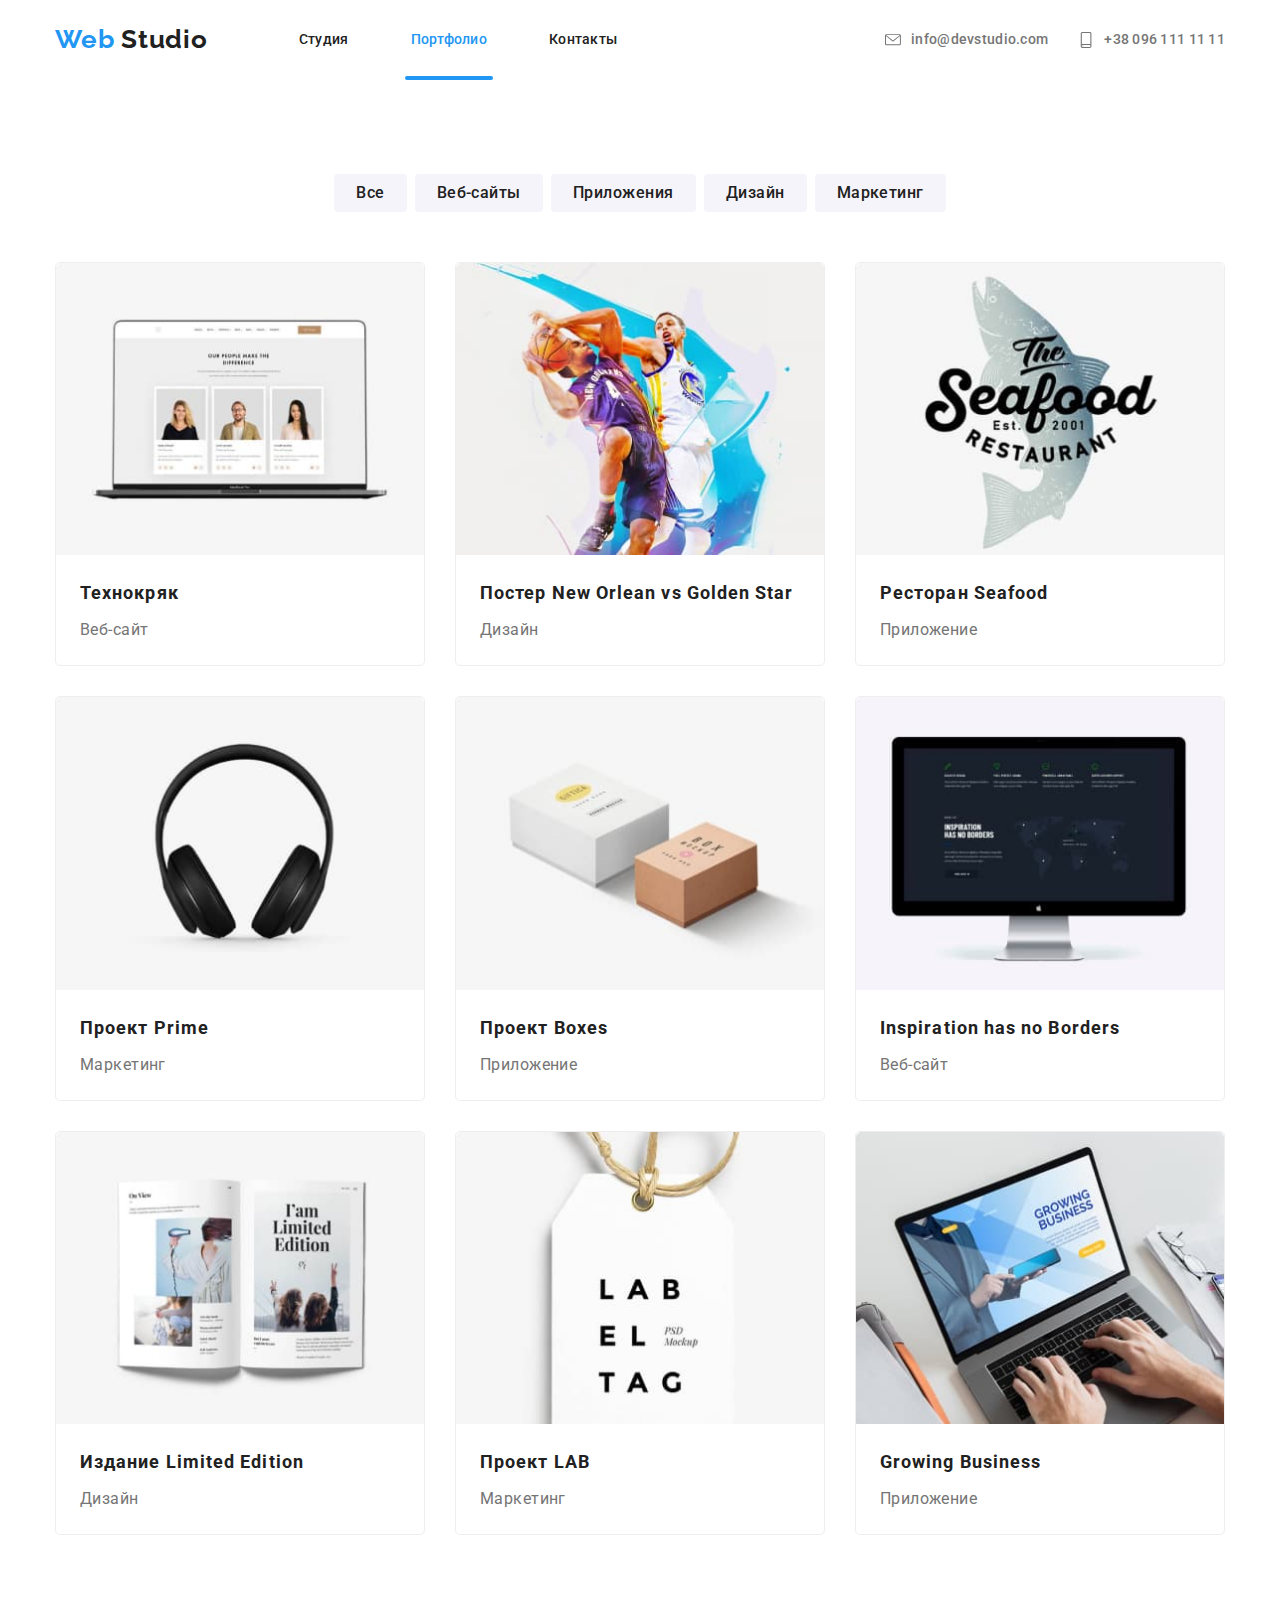
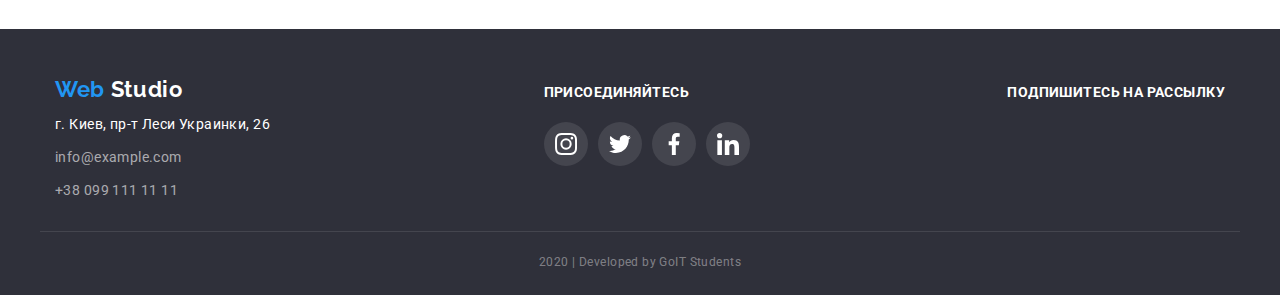
==== portfolio.html @ 8e28c5fd "upload basic files" ====
<!DOCTYPE html>
<html lang="ru">
  <head>
    <meta charset="UTF-8" />
    <meta name="viewport" content="width=device-width, initial-scale=1.0" />
    <title>Портфолио</title>
    <link
      href="https://fonts.googleapis.com/css2?family=Raleway:wght@700&family=Roboto:wght@400;500;700;900&display=swap"
      rel="stylesheet"
    />
    <link
      rel="stylesheet"
      href="https://cdnjs.cloudflare.com/ajax/libs/modern-normalize/0.6.0/modern-normalize.min.css"
    />
    <link rel="stylesheet" href="./css/styles.css" />
  </head>

  <body class="page portfolio">
    <!-- Шапка сайта -->
    <header class="page-h eader">
      <div class="header-row container">
        <nav class="navigation">
          <a class="logo" href="./index.html"
            ><span class="accent-text">Web</span> Studio</a
          >

          <ul class="site-nav">
            <li class="site-nav__item relative">
              <a class="site-nav__link accent-hover" href="./index.html"
                >Студия</a
              >
            </li>
            <li class="site-nav__item relative">
              <a
                class="current site-nav__link accent-hover"
                href="./portfolio.html"
                >Портфолио</a
              >
            </li>
            <li class="site-nav__item relative">
              <a class="site-nav__link accent-hover" href="#">Контакты</a>
            </li>
          </ul>
        </nav>

        <ul class="contact-us grid-row">
          <li class="grid-item">
            <a
              class="contact-us__link accent-hover"
              href="mailto:info@devstudio.com"
            >
              <svg class="contact-us__icon">
                <use href="./images/svg-images.svg#contacts-icon-mail"></use>
              </svg>
              <span>info@devstudio.com</span>
            </a>
          </li>
          <li class="grid-item">
            <a class="contact-us__link accent-hover" href="tel:+380961111111">
              <svg class="contact-us__icon">
                <use href="./images/svg-images.svg#contacts-icon-tel"></use>
              </svg>
              <span>+38 096 111 11 11</span>
            </a>
          </li>
        </ul>
      </div>
    </header>

    <!-- Главное содержимое -->
    <main>
      <section class="section container">
        <div class="portfolio-filter">
          <button
            class="btn-simple portfolio-filter__button accent-bg-hover"
            type="button"
          >
            Все
          </button>
          <button
            class="btn-simple portfolio-filter__button accent-bg-hover"
            type="button"
          >
            Веб-сайты
          </button>
          <button
            class="btn-simple portfolio-filter__button accent-bg-hover"
            type="button"
          >
            Приложения
          </button>
          <button
            class="btn-simple portfolio-filter__button accent-bg-hover"
            type="button"
          >
            Дизайн
          </button>
          <button
            class="btn-simple portfolio-filter__button accent-bg-hover"
            type="button"
          >
            Маркетинг
          </button>
        </div>

        <ul class="portfolio-list grid-table">
          <li class="portfolio-list__item portfolio-cart grid-item">
            <a class="portfolio-cart__link" href="#">
              <div class="portfolio-cart__thumb">
                <img
                  class="portfolio-cart__icon"
                  src="./images/portfolio-techno-crack.jpg"
                  alt="Ноутбук с открытым проэктом"
                  width="370"
                  height="294"
                />
                <p class="portfolio-cart__text">
                  Технокряк это современная площадка распространения
                  коронавируса. Компании используют эту платформу для цифрового
                  шпионажа и атак на защищённые сервера конкурентов.
                </p>
              </div>
              <div class="portfolio-cart__cell">
                <h2 class="portfolio-cart__title">Технокряк</h2>
                <p class="portfolio-cart__tag">Веб-сайт</p>
              </div>
            </a>
          </li>
          <li class="portfolio-list__item portfolio-cart grid-item">
            <a class="portfolio-cart__link" href="#">
              <div class="portfolio-cart__thumb">
                <img
                  class="portfolio-cart__icon"
                  src="./images/portfolio-poster-basket-ball.jpg"
                  alt="Рисованый постер с двумя баскетболистами в борьбе за мяч"
                  width="370"
                  height="294"
                />
                <p class="portfolio-cart__text">
                  Lorem ipsum dolor sit amet consectetur adipisicing elit.
                  Saepe, dolores.
                </p>
              </div>
              <div class="portfolio-cart__cell">
                <h2 class="portfolio-cart__title">
                  Постер New Orlean vs Golden Star
                </h2>
                <p class="portfolio-cart__tag">Дизайн</p>
              </div>
            </a>
          </li>
          <li class="portfolio-list__item portfolio-cart grid-item">
            <a class="portfolio-cart__link" href="#">
              <div class="portfolio-cart__thumb">
                <img
                  class="portfolio-cart__icon"
                  src="./images/portfolio-seafood-restaurant.jpg"
                  alt="Логотип ресторана: надпись The seafood restaurant est. 2001 на фоне рисованого лосося"
                  width="370"
                  height="294"
                />
                <p class="portfolio-cart__text">
                  Lorem ipsum dolor sit amet consectetur.
                </p>
              </div>
              <div class="portfolio-cart__cell">
                <h2 class="portfolio-cart__title">Ресторан Seafood</h2>
                <p class="portfolio-cart__tag">Приложение</p>
              </div></a
            >
          </li>
          <li class="portfolio-list__item portfolio-cart grid-item">
            <a class="portfolio-cart__link" href="#"
              ><div class="portfolio-cart__thumb">
                <img
                  class="portfolio-cart__icon"
                  src="./images/portfolio-prime.jpg"
                  alt="Полноразмерные безпроводные Наушники на белом фоне"
                  width="370"
                  height="294"
                />
                <p class="portfolio-cart__text">
                  Lorem ipsum dolor sit amet consectetur, adipisicing elit.
                  Architecto repellendus et eius commodi quis, laudantium rerum
                  repudiandae sed autem itaque veniam quae deleniti eaque
                  eligendi voluptatibus nesciunt at provident excepturi.
                </p>
              </div>
              <div class="portfolio-cart__cell">
                <h2 class="portfolio-cart__title">Проект Prime</h2>
                <p class="portfolio-cart__tag">Маркетинг</p>
              </div></a
            >
          </li>
          <li class="portfolio-list__item portfolio-cart grid-item">
            <a class="portfolio-cart__link" href="#"
              ><div class="portfolio-cart__thumb">
                <img
                  class="portfolio-cart__icon"
                  src="./images/portfolio-boxes.jpg"
                  width="370"
                  height="294"
                  alt="Две коробки на белом фоне. Белая побольше и коричневая-крафтовая поменьше"
                />
                <p class="portfolio-cart__text">
                  Lorem ipsum dolor sit amet consectetur adipisicing elit. Ipsa
                  neque officia laborum, tempora numquam quo? A corporis
                  accusantium delectus, quis debitis soluta, provident nostrum
                  laudantium quibusdam dolores illo voluptatem numquam.
                </p>
              </div>
              <div class="portfolio-cart__cell">
                <h2 class="portfolio-cart__title">Проект Boxes</h2>
                <p class="portfolio-cart__tag">Приложение</p>
              </div></a
            >
          </li>
          <li class="portfolio-list__item portfolio-cart grid-item">
            <a class="portfolio-cart__link" href="#"
              ><div class="portfolio-cart__thumb">
                <img
                  class="portfolio-cart__icon"
                  src="./images/portfolio-inspiration-has-no-borders.jpg"
                  alt="Плоский стационарній монитор, на экране схематическое изображением континентов земли"
                  width="370"
                  height="294"
                />
                <p class="portfolio-cart__text">
                  Lorem ipsum dolor sit amet consectetur adipisicing elit. Ipsa
                  neque officia laborum, tempora numquam quo? A corporis
                  accusantium delectus, quis debitis soluta, provident nostrum
                  laudantium quibusdam dolores illo voluptatem numquam.
                </p>
              </div>
              <div class="portfolio-cart__cell">
                <h2 class="portfolio-cart__title">
                  Inspiration has no Borders
                </h2>
                <p class="portfolio-cart__tag">Веб-сайт</p>
              </div></a
            >
          </li>
          <li class="portfolio-list__item portfolio-cart grid-item">
            <a class="portfolio-cart__link" href="#"
              ><div class="portfolio-cart__thumb">
                <img
                  class="portfolio-cart__icon"
                  src="./images/portfolio-limited-edition.jpg"
                  alt="Разворот журнала: статья с заголовком I am limited edition и фотографиями девушек"
                  width="370"
                  height="294"
                />
                <p class="portfolio-cart__text">
                  Lorem ipsum dolor sit amet consectetur adipisicing elit. Ipsa
                  neque officia laborum, tempora numquam quo? A corporis
                  accusantium delectus, quis debitis soluta, provident nostrum
                  laudantium quibusdam dolores illo voluptatem numquam.
                </p>
              </div>
              <div class="portfolio-cart__cell">
                <h2 class="portfolio-cart__title">Издание Limited Edition</h2>
                <p class="portfolio-cart__tag">Дизайн</p>
              </div></a
            >
          </li>
          <li class="portfolio-list__item portfolio-cart grid-item">
            <a class="portfolio-cart__link" href="#"
              ><div class="portfolio-cart__thumb">
                <img
                  class="portfolio-cart__icon"
                  src="./images/portfolio-lab.jpg"
                  alt="Крупный план перевязанной бичевкой бирки с надписью LAB EL TAG"
                  width="370"
                  height="294"
                />
                <p class="portfolio-cart__text">
                  Lorem ipsum dolor sit amet consectetur adipisicing elit. Ipsa
                  neque officia laborum, tempora numquam quo? A corporis
                  accusantium delectus, quis debitis soluta, provident nostrum
                  laudantium quibusdam dolores illo voluptatem numquam.
                </p>
              </div>
              <div class="portfolio-cart__cell">
                <h2 class="portfolio-cart__title">Проект LAB</h2>
                <p class="portfolio-cart__tag">Маркетинг</p>
              </div></a
            >
          </li>
          <li class="portfolio-list__item portfolio-cart grid-item">
            <a class="portfolio-cart__link" href="#"
              ><div class="portfolio-cart__thumb">
                <img
                  class="portfolio-cart__icon"
                  src="./images/portfolio-growing-business.jpg"
                  alt="Открытый ноутбук , руки на клавиатуре, на экране открыт проэкт growing business"
                  width="370"
                  height="294"
                />
                <p class="portfolio-cart__text">
                  Lorem ipsum dolor sit amet consectetur adipisicing elit. Ipsa
                  neque officia laborum, tempora numquam quo? A corporis
                  accusantium delectus, quis debitis soluta, provident nostrum
                  laudantium quibusdam dolores illo voluptatem numquam.
                </p>
              </div>
              <div class="portfolio-cart__cell">
                <h2 class="portfolio-cart__title">Growing Business</h2>
                <p class="portfolio-cart__tag">Приложение</p>
              </div></a
            >
          </li>
        </ul>
      </section>
    </main>

    <!-- Подвал -->
    <footer class="page-footer">
      <div class="page-footer__row container">
        <div class="page-footer__item">
          <a class="logo" href="./index.html"
            ><span class="accent-text">Web</span> Studio</a
          >
          <!-- Контактные данные -->
          <address class="address">
            <span class="white-text address-item"
              >г. Киев, пр-т Леси Украинки, 26</span
            >
            <a class="address-item" href="mailto:info@devstudio.com"
              >info@example.com</a
            >
            <a class="address-item" href="tel:+380961111111"
              >+38 099 111 11 11</a
            >
          </address>
        </div>

        <!-- Соц. сети -->
        <div class="page-footer__item">
          <b class="subject white-text">Присоединяйтесь</b>
          <ul class="social-list">
            <li class="social-list__item">
              <a
                class="page-footer__social social-list__link accent-bg-hover"
                href="#"
                aria-label="Инстаграм канал этого сайта"
              >
                <svg class="social-list__icon">
                  <use
                    href="./images/svg-images.svg#social-icon-instagram"
                  ></use>
                </svg>
              </a>
            </li>
            <li class="social-list__item">
              <a
                class="page-footer__social social-list__link accent-bg-hover"
                href="#"
                aria-label="Твитер лента этого сайта"
                ><svg class="social-list__icon">
                  <use href="./images/svg-images.svg#social-icon-twitter"></use>
                </svg>
              </a>
            </li>
            <li class="social-list__item">
              <a
                class="page-footer__social social-list__link accent-bg-hover"
                href="#"
                aria-label="Фейсбук страничка этого сайта"
              >
                <svg class="social-list__icon">
                  <use
                    href="./images/svg-images.svg#social-icon-facebook"
                  ></use>
                </svg>
              </a>
            </li>
            <li class="social-list__item">
              <a
                class="page-footer__social social-list__link accent-bg-hover"
                href="#"
                aria-label="Линкед ин профиль этого сайта"
              >
                <svg class="social-list__icon">
                  <use
                    href="./images/svg-images.svg#social-icon-linkedin"
                  ></use>
                </svg>
              </a>
            </li>
          </ul>
        </div>
        <!-- Форма подписки  -->
        <div class="page-footer__item">
          <b class="subject white-text">Подпишитесь на рассылку</b>
        </div>
      </div>
      <!-- Копирайт -->
      <p class="copyright container">2020 | Developed by GoIT Students</p>
    </footer>
  </body>
</html>
---- css/styles.css ----
/* color palette 

(+)    #2196F3 - blue  --color-accent    

(+)    #ffffff - white

(+)    #212121 - black

(+)    #2F303A - black #2

(+)    #757575 - grey

(+)    #AFB1B8 - light grey 

(+)    #F5F4FA - light light grey
*/

/*(+)  #757575 - grey --color-text-primary
(+)    1. .contacts {color} в Шапке
(+) 2. body {color}
      2.1 текст cекции "Особенности"
      2.2 <p?> текст секции "Наша команда"
*/

/*   --color-accent: #2196F3;
(+)        1. буквы "Web" логотипа в Шапке
(+)        1.1 буквы "Web" логотипа в Футере
(+)        2. nav a:hover, a:focus
        3. border-bottom для текушей страницы
(+)        4. цвет фона для .button
        5. :hover инфографики секции "Особенности" - background-color
        6. :hover значков соц.сетей секции "Наша команда"
            6.6  :hover значков соц.сетей в Футере
        7. :hover Логотипов компаний секции "Постоянные клиенты"
*/

/*  #ffffff - white (--color-white) (--color-background-primary)
(+)   1. basic background color  
(+)      2. hero h1 color
(+)      3. .button{ color }
      4. :hover инфографики секции "Особенности" - color
(+)      5. .activity-title{color} секции "Чем мы занимаемся"
      6. .team-card{background:color;}
(+)      7. Буквы "Studio" логотипа в Футере
(+)     8. Физический адресс в Футере
(+)      9. color "Призыва" в Футере
      10. Цвет иконок соц.сетей в Футере
*/

/* (+)  #212121 - black --color-text-title:#212121;
(+)  1. Буквы "Studio" логотипа в Шапке 
(+)  1.1 nav a {color} цвет ссылок навигации в шапке
(+)  2. h3{color} секции "Особенности"
(+)  3. h2{color} секции "Чем мы занимаемся"
(+)  4. h2,h3{color} секции "Наша команда"
(+)  5. h2{color} секции "Постоянные клиенты"
*/

/* (+) #2F303A - black #2
(+)    1. Footer background-color
*/

/*  #AFB1B8  --color-light
  (+)  1. Цвет значков соц.сетей секции "Наша команда"
  (+)  2. Цвет Логотипов компаний секции "Постоянные клиенты"

*/

/*  #F5F4FA - light light grey  --color-background-secondary: #F5F4FA;
    1. background-color инфографики секции "Особенности"
    2. background-color секции "Наша команда"
*/

/* eeeeee  --portfolio-cell-border: #eeeeee;*/

/* 
(+) rgba(255, 255, 255, 0.6); - цвет текста <address> в футере

rgba(255, 255, 255, 0.1)
    1. цвет фона :hover иконок соц сетей
    2. цвет горизонтальной линии в футере

rgba(255, 255, 255, 0.4)
    1. цвет текста копирайт футкра   
    
rgba(47, 48, 58, 0.8);  - --transparent-background  
    1. span{ background-color } секции "Чем мы занимаемся"
    
*/

/* Fonts */
/*
font-family: 'Roboto', sans-serif;
font-family: 'Raleway', sans-serif;
*/
/* .visually-hidden {
  position: absolute;
  width: 1px;
  height: 1px;
  margin: -1px;
  border: 0px;
  padding: 0px;
  clip: rect(0 0 0 0);
  overflow: hidden;
} */

:root {
  /*colors*/
  --color-text-primary: #757575;
  --color-text-title: #212121;

  --color-accent: #2196f3;
  --color-white: #ffffff;
  --color-light: #afb1b8;

  --color-background-primary: #ffffff;
  --color-background-secondary: #f5f4fa;
  --color-background-transparent: rgba(47, 48, 58, 0.8);

  --color-footer-background: #2f303a;
  --color-copyright: rgba(255, 255, 255, 0.4);

  --portfolio-cell-border: #eeeeee;
  --portfolio-cart-overlay: rgba(33, 150, 243, 0.9);
  /**/

  --b-cube: cubic-bezier(0.4, 0, 0.2, 1);
}

/* Селекторы элемента */
body {
  margin: 0;
  color: var(--color-text-primary);
  background-color: var(--color-background-primary);
  font-family: "Roboto", sans-serif;
  font-size: 14px;
  font-weight: 400;
  letter-spacing: 0.03em;
}
img {
  display: block;
  max-width: 100%;
  height: auto;
}
a {
  text-decoration: none;
  color: inherit;
}
h1,
h2,
h3,
p,
ul {
  padding-left: 0;
  margin-top: 0;
  margin-bottom: 0;
}
h2,
h3 {
  color: var(--color-text-title);
  font-weight: 700;
}

li {
  list-style-type: none;
}

/* Элементы дизайна */
/**/
.container {
  max-width: 1200px;
  margin: 0 auto;
  padding-left: 15px;
  padding-right: 15px;
}
.logo {
  display: block;
  font-family: "Raleway", sans-serif;
  font-weight: 700;
  letter-spacing: 0.03em;
}
.btn-accent {
  display: inline-block;
  min-width: 200px;
  padding: 10px 32px;
  border-radius: 4px;
  /*
  color: var(--color-white);
  background-color: var(--color-accent);
*/
  font-size: 16px;
  font-weight: 700;
  line-height: 1.87;
  text-align: center;
  letter-spacing: 0.06em;
}
.btn-simple {
  display: block;
  padding: 6px 22px;
  border: none;
  border-radius: 4px;

  color: var(--color-text-title);
  background-color: var(--color-background-secondary);

  font-family: Roboto;
  font-style: normal;
  font-weight: 500;
  font-size: 16px;
  line-height: 1.63;
  text-align: center;
  letter-spacing: 0.03em;
}
.btn-simple:hover,
.btn-simple:focus {
  box-shadow: 0px 2px 2px rgba(0, 0, 0, 0.12), 0px 1px 2px rgba(0, 0, 0, 0.08),
    0px 3px 1px rgba(0, 0, 0, 0.1);
}
/* Акценты текста */
.accent-hover {
  transition: color 250ms var(--b-cube);
}
.accent-text,
.accent-hover:hover,
.accent-hover:focus {
  color: var(--color-accent);
}
.white-text {
  color: var(--color-white);
}
.section {
  padding-top: 94px;
  padding-bottom: 94px;
}
/* Акцент  фона */
.accent-bg,
.accent-bg-hover:hover,
.accent-bg-hover:focus {
  background-color: var(--color-accent);
  color: var(--color-white);
}
.accent-bg-hover {
  transition: background-color 250ms var(--b-cube), color 250ms var(--b-cube);
}
/* стандартная Строчка и Сетка */
.grid-row,
.grid-table {
}
/* ( 30px между ) */
.grid-row > .grid-item + .grid-item {
  margin-left: 30px;
}
/* 3 штуки в строке и 30px между */
.grid-table > .grid-item:not(:nth-child(3n)) {
  margin-right: 30px;
}
.grid-table > .grid-item:nth-last-child(n + 4) {
  margin-bottom: 30px;
}
/* Список соц.сетей */
.social-list {
  padding-left: 0px;
  display: flex;
}
.social-list__item + .social-list__item {
  margin-left: 10px;
}
.social-list__link {
  display: block;
  width: 44px;
  height: 44px;

  padding: 11px;
  border-radius: 22px;

  color: var(--color-light);
}
.social-list__icon {
  fill: currentColor;
  width: 22px;
  height: 22px;
}

/* Относительное позиционирование */
.relative {
  position: relative;
}
/* Центрирование внутри контейнера   */
.in-center {
  position: absolute;
  left: 50%;
  top: 50%;
  transform: translate(-50%, -50%);
}

/**/
/* Шапка сайта */
/**/
.page-header {
  border-bottom: 1px solid #ececec;
}
.header-row,
.navigation,
.site-nav,
.contact-us {
  display: flex;
  align-items: center;
}
.header-row {
  min-height: 80px;
  justify-content: space-between;
}
.navigation > .logo {
  color: var(--color-text-title);
  font-size: 26px;
  line-height: 1.2;
}
.site-nav {
  margin-left: 85px;
  padding-left: 0px;
}
.site-nav__item + .site-nav__item {
  margin-left: 50px;
}
.site-nav__link {
  display: block;
  padding: 32px 6px;
  color: var(--color-text-title);
  font-weight: 500;
  line-height: 1.14;
  letter-spacing: 0.02em;
}
.site-nav__link.current {
  color: var(--color-accent);
}

.site-nav__link.current::after {
  transform: scaleX(1);
}
.site-nav__link::after {
  content: "";
  position: absolute;
  bottom: 0;
  left: 0;
  display: block;
  width: 100%;
  height: 4px;
  border-radius: 2px;
  background-color: var(--color-accent);
  transform: scaleX(0);

  transition: transform 250ms var(--b-cube);
}
.site-nav__link:hover::after,
.site-nav__link:focus::after {
  transform: scaleX(1);
}

.contact-us__link {
  display: flex;

  padding: 28px 0;
  color: var(--color-text-primary);
  font-weight: 500;
  line-height: 1.14;
  letter-spacing: 0.02em;
}
.contact-us__icon {
  width: 16px;
  height: 16px;
  margin-right: 10px;

  fill: currentColor;
}
/**/

/* Подвал */
/**/
.page-footer {
  background-color: var(--color-footer-background);
}
.page-footer__row {
  padding-top: 48px;
  padding-bottom: 28px;
  display: flex;
  justify-content: space-between;
  align-items: baseline;
}
.page-footer__social {
  background-color: rgba(255, 255, 255, 0.1);
  color: var(--color-white);
}
.page-footer .logo {
  margin-bottom: 10px;
  color: var(--color-white);
  font-size: 22px;
  line-height: 1.18;
}

.page-footer .address {
  min-width: 231px;
  color: rgba(255, 255, 255, 0.6);
  line-height: 1.71;
  font-style: normal;
}
.address > .address-item + .address-item {
  margin-top: 9px;
}
.address-item {
  display: block;
}

.page-footer .subject {
  display: block;
  margin-bottom: 21px;
  font-weight: bold;
  line-height: 1.14;
  text-transform: uppercase;
}

.copyright {
  padding-top: 18px;
  padding-bottom: 21px;
  border-top: 1px solid rgba(255, 255, 255, 0.1);
  color: var(--color-copyright);
  font-size: 12px;
  line-height: 2;
  text-align: center;
}
/**/
/* страница  Студия  */
/**/
.studio-section-title {
  font-size: 36px;
  line-height: 1.17;
  text-align: center;
  margin-bottom: 50px;
}
/* Герой */
.studio-hero {
  height: calc(100vh - 81px);
  min-height: 313px;

  background-image: linear-gradient(
      var(--color-background-transparent),
      var(--color-background-transparent)
    ),
    url("../images/hero-image/hero-image.jpg");
  background-position: center;
  background-size: cover;
  background-color: var(--color-background-transparent);

  text-align: center;
}
.studio-hero__title {
  max-width: 646px;

  margin: 0 auto 46px;

  color: var(--color-white);

  font-weight: 900;
  font-size: 44px;
  line-height: 1.36;
  letter-spacing: 0.06em;
  text-transform: uppercase;
}
/* Особенности */
.studio-features {
  display: flex;
}
.studio-features__item {
  width: calc((100% - 90px) / 4);
}
.studio-features__icon-box {
  padding: 25px;
  margin-bottom: 30px;
  background-color: var(--color-background-secondary);
}
.studio-features__icon {
  width: 70px;
  height: 70px;
  display: block;
  margin-left: auto;
  margin-right: auto;
}
.studio-features__subject {
  font-size: 14px;
  line-height: 1.14;
  text-transform: uppercase;
  margin-bottom: 10px;
}
.studio-features__text {
  line-height: 1.71;
}
/* Чем мы занимаемся */
.studio-activity {
}
.activity__list {
  display: flex;
}
.activity__item {
  border-radius: 4px;
  overflow: hidden;
}
.activity__icon {
  display: block;
}
.activity__subject {
  position: absolute;
  bottom: 0;
  width: 100%;

  display: block;
  padding-top: 27px;
  padding-bottom: 27px;

  background-color: var(--color-background-transparent);
  color: var(--color-white);

  font-weight: 700;
  line-height: 1.14;
  text-align: center;
  text-transform: uppercase;
}
/* Наша команда */
.studio-team {
  background-color: var(--color-background-secondary);
}
.team-list {
  display: flex;
}
.team-item {
  background-color: var(--color-white);
  border-radius: 4px;
  box-shadow: 0px 2px 1px rgba(0, 0, 0, 0.2), 0px 1px 1px rgba(0, 0, 0, 0.14),
    0px 1px 3px rgba(0, 0, 0, 0.12);
  text-align: center;
}
.team-icon {
  margin-bottom: 30px;
}
.team-title {
  margin-bottom: 10px;
  font-weight: 500;
  font-size: 16px;
  line-height: 1.19;
}
.team-role {
  margin-bottom: 16px;
  font-size: 16px;
  line-height: 1.19;
}
.team-social {
  justify-content: center;
  margin-bottom: 24px;
}

/* Постоянные клиенты */
.studio-customers__list {
  display: flex;
}
.studio-customers__item {
  width: calc((100% - (30px * 5)) / 6);
}
.studio-customers__link {
  position: relative;

  display: block;
  min-height: 90px;

  border: 1px solid;
  border-radius: 4px;

  color: var(--color-light);

  transform: scale(1);
  transition: transform 250ms var(--b-cube) 75ms;
}
.studio-customers__link:hover,
.studio-customers__link:focus {
  transform: scale(1.15);
}
.studio-customers__icon {
  fill: currentColor;
}
/**/

/* Страница Портфолио */
/**/

/* portfolio-filter */
.portfolio-filter {
  display: flex;
  justify-content: center;
  padding-bottom: 50px;
}
.portfolio-filter__button + .portfolio-filter__button {
  margin-left: 8px;
}
/* portfolio-list */
.portfolio-list {
  display: flex;
  flex-wrap: wrap;
}
.portfolio-list__item {
  width: calc((100% - 30px * 2) / 3);
}
/* portfolio-cart */
.portfolio-cart {
  background-color: var(--color-white);
}
.portfolio-cart__thumb {
  position: relative;
  overflow: hidden;
}
.portfolio-cart__link {
  display: block;
  height: 100%;
  border-radius: 5px;
  border: 1px solid var(--portfolio-cell-border);
}
.portfolio-cart__link:hover,
.portfolio-cart__link:focus {
  box-shadow: 1px 4px 6px rgba(0, 0, 0, 0.16), 0px 4px 4px rgba(0, 0, 0, 0.06),
    0px 1px 1px rgba(0, 0, 0, 0.12);
}
.portfolio-cart__icon {
  border-top-right-radius: 5px;
  border-top-left-radius: 5px;
}
.portfolio-cart__cell {
  padding: 20px 24px;
  /* border: 1px solid var(--portfolio-cell-border); 
   border-top: none; 
   border-bottom-right-radius: 5px; 
   border-bottom-left-radius: 5px; 
   height: calc(100% - 294px); */
}
.portfolio-cart__title {
  margin-bottom: 4px;
  font-size: 18px;
  line-height: 2;
  letter-spacing: 0.06em;
}
.portfolio-cart__text {
  position: absolute;
  top: 0;
  left: 0;

  display: flex;
  align-items: center;

  width: 100%;
  height: 100%;
  padding: 24px;
  border-top-left-radius: 5px;
  border-top-right-radius: 5px;

  font-size: 18px;
  line-height: 1.56;

  color: transparent;
  background-color: var(--portfolio-cart-overlay);

  transform: translateY(101%);
  transition: transform 250ms var(--b-cube), color 250ms var(--b-cube) 150ms;
}
.portfolio-cart__link:hover .portfolio-cart__text,
.portfolio-cart__link:focus .portfolio-cart__text {
  transform: translateY(1px);
  color: var(--color-white);
}
.portfolio-cart__tag {
  font-size: 16px;
  line-height: 1.87;
}
/**/
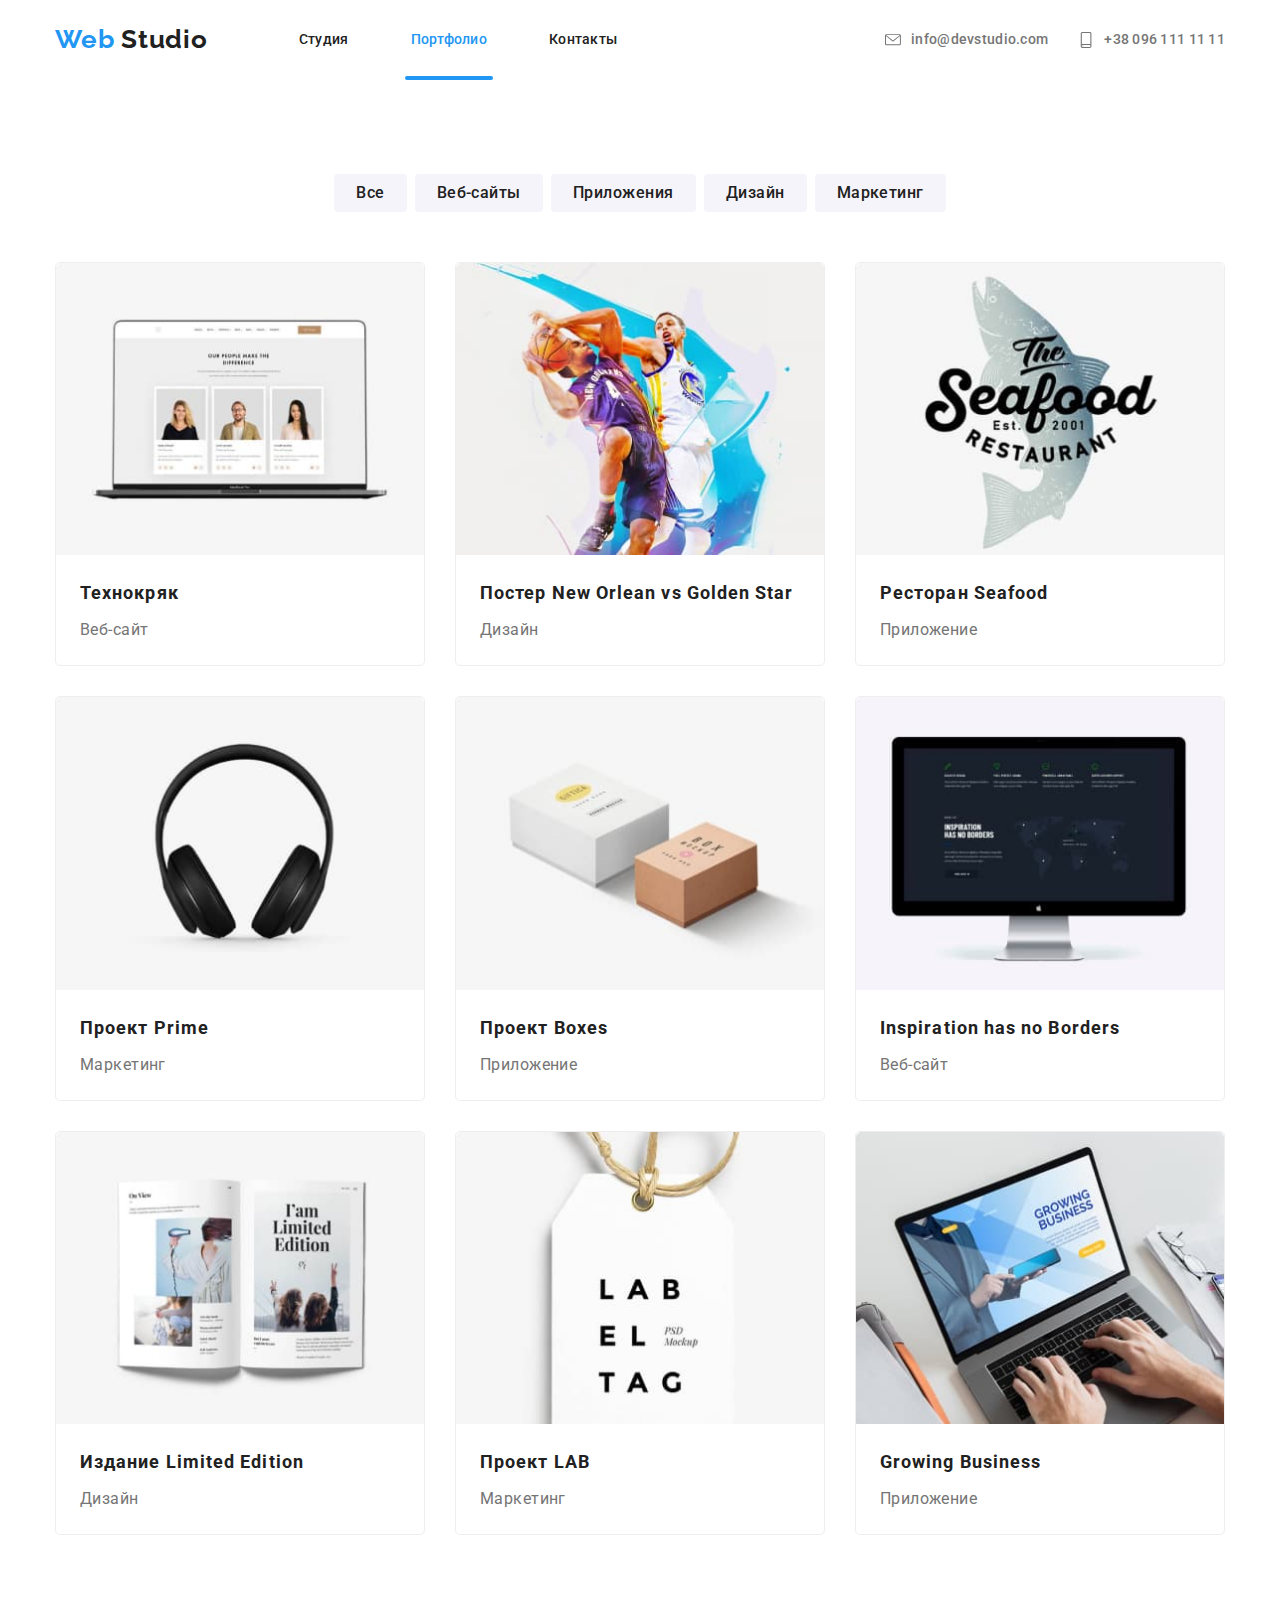
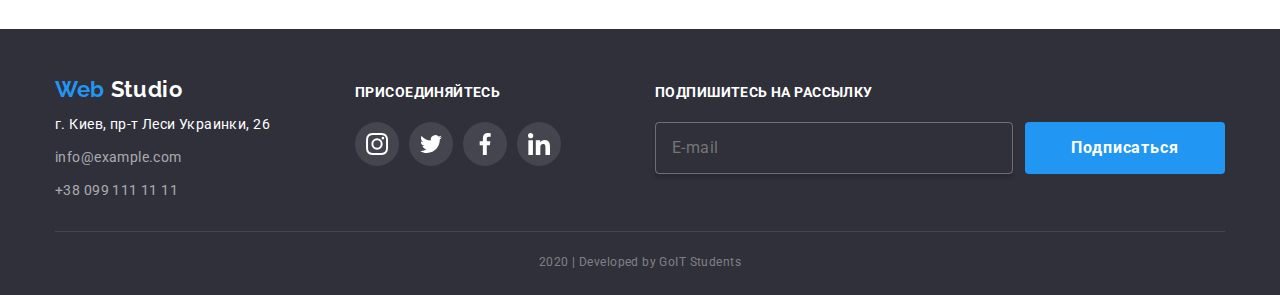
==== commit 18dc628d: "finalize .form-order-service" ====
--- a/portfolio.html
+++ b/portfolio.html
@@ -315,87 +315,125 @@
 
     <!-- Подвал -->
     <footer class="page-footer">
-      <div class="page-footer__row container">
-        <div class="page-footer__item">
-          <a class="logo" href="./index.html"
-            ><span class="accent-text">Web</span> Studio</a
-          >
-          <!-- Контактные данные -->
-          <address class="address">
-            <span class="white-text address-item"
-              >г. Киев, пр-т Леси Украинки, 26</span
-            >
-            <a class="address-item" href="mailto:info@devstudio.com"
-              >info@example.com</a
-            >
-            <a class="address-item" href="tel:+380961111111"
-              >+38 099 111 11 11</a
-            >
-          </address>
+      <div class="container">
+        <div class="page-footer__row">
+          <div class="page-footer__item">
+            <a class="logo" href="./index.html"
+              ><span class="accent-text">Web</span> Studio</a
+            >
+            <!-- Контактные данные -->
+            <address class="address">
+              <span class="white-text address-item"
+                >г. Киев, пр-т Леси Украинки, 26</span
+              >
+              <a class="address-item" href="mailto:info@devstudio.com"
+                >info@example.com</a
+              >
+              <a class="address-item" href="tel:+380961111111"
+                >+38 099 111 11 11</a
+              >
+            </address>
+          </div>
+
+          <!-- Соц. сети -->
+          <div class="page-footer__item">
+            <b class="subject white-text">Присоединяйтесь</b>
+
+            <ul class="social-list">
+              <li class="social-list__item">
+                <a
+                  class="page-footer__social social-list__link accent-bg-hover"
+                  href="#"
+                  aria-label="Инстаграм канал этого сайта"
+                >
+                  <svg class="social-list__icon">
+                    <use
+                      href="./images/svg-images.svg#social-icon-instagram"
+                    ></use>
+                  </svg>
+                </a>
+              </li>
+              <li class="social-list__item">
+                <a
+                  class="page-footer__social social-list__link accent-bg-hover"
+                  href="#"
+                  aria-label="Твитер лента этого сайта"
+                  ><svg class="social-list__icon">
+                    <use
+                      href="./images/svg-images.svg#social-icon-twitter"
+                    ></use>
+                  </svg>
+                </a>
+              </li>
+              <li class="social-list__item">
+                <a
+                  class="page-footer__social social-list__link accent-bg-hover"
+                  href="#"
+                  aria-label="Фейсбук страничка этого сайта"
+                >
+                  <svg class="social-list__icon">
+                    <use
+                      href="./images/svg-images.svg#social-icon-facebook"
+                    ></use>
+                  </svg>
+                </a>
+              </li>
+              <li class="social-list__item">
+                <a
+                  class="page-footer__social social-list__link accent-bg-hover"
+                  href="#"
+                  aria-label="Линкед ин профиль этого сайта"
+                >
+                  <svg class="social-list__icon">
+                    <use
+                      href="./images/svg-images.svg#social-icon-linkedin"
+                    ></use>
+                  </svg>
+                </a>
+              </li>
+            </ul>
+          </div>
+
+          <!-- Форма подписки  -->
+          <div class="page-footer__item">
+            <b class="subject white-text">Подпишитесь на рассылку</b>
+
+            <form class="form-subscribe">
+              <input
+                class="form-subscribe__input-text input-text"
+                type="email"
+                name="user-email-subscribe"
+                placeholder="E-mail"
+              />
+              <button
+                class="form-subscribe__submit btn-accent accent-bg"
+                type="submit"
+              >
+                Подписаться
+              </button>
+            </form>
+          </div>
         </div>
-
-        <!-- Соц. сети -->
-        <div class="page-footer__item">
-          <b class="subject white-text">Присоединяйтесь</b>
-          <ul class="social-list">
-            <li class="social-list__item">
-              <a
-                class="page-footer__social social-list__link accent-bg-hover"
-                href="#"
-                aria-label="Инстаграм канал этого сайта"
-              >
-                <svg class="social-list__icon">
-                  <use
-                    href="./images/svg-images.svg#social-icon-instagram"
-                  ></use>
-                </svg>
-              </a>
-            </li>
-            <li class="social-list__item">
-              <a
-                class="page-footer__social social-list__link accent-bg-hover"
-                href="#"
-                aria-label="Твитер лента этого сайта"
-                ><svg class="social-list__icon">
-                  <use href="./images/svg-images.svg#social-icon-twitter"></use>
-                </svg>
-              </a>
-            </li>
-            <li class="social-list__item">
-              <a
-                class="page-footer__social social-list__link accent-bg-hover"
-                href="#"
-                aria-label="Фейсбук страничка этого сайта"
-              >
-                <svg class="social-list__icon">
-                  <use
-                    href="./images/svg-images.svg#social-icon-facebook"
-                  ></use>
-                </svg>
-              </a>
-            </li>
-            <li class="social-list__item">
-              <a
-                class="page-footer__social social-list__link accent-bg-hover"
-                href="#"
-                aria-label="Линкед ин профиль этого сайта"
-              >
-                <svg class="social-list__icon">
-                  <use
-                    href="./images/svg-images.svg#social-icon-linkedin"
-                  ></use>
-                </svg>
-              </a>
-            </li>
-          </ul>
-        </div>
-        <!-- Форма подписки  -->
-        <div class="page-footer__item">
-          <b class="subject white-text">Подпишитесь на рассылку</b>
-        </div>
+        <!-- Копирайт -->
+        <p class="copyright">2020 | Developed by GoIT Students</p>
       </div>
-      <!-- Копирайт -->
-      <p class="copyright container">2020 | Developed by GoIT Students</p>
     </footer>
+
+    <script>
+      /* console.log(`${name}: ${value}`), */
+      (() => {
+        document
+          .querySelector(".form-subscribe")
+          .addEventListener("submit", (e) => {
+            e.preventDefault();
+
+            new FormData(e.currentTarget).forEach((value, name) =>
+              console.log(`${name}: ${value}`)
+            );
+
+            e.currentTarget.reset();
+          });
+      })();
+    </script>
   </body>
 </html>
--- a/css/styles.css
+++ b/css/styles.css
@@ -164,7 +164,10 @@
 li {
   list-style-type: none;
 }
-
+button {
+  border: none;
+  cursor: pointer;
+}
 /* Элементы дизайна */
 /**/
 .container {
@@ -197,7 +200,6 @@
 .btn-simple {
   display: block;
   padding: 6px 22px;
-  border: none;
   border-radius: 4px;
 
   color: var(--color-text-title);
@@ -216,6 +218,7 @@
   box-shadow: 0px 2px 2px rgba(0, 0, 0, 0.12), 0px 1px 2px rgba(0, 0, 0, 0.08),
     0px 3px 1px rgba(0, 0, 0, 0.1);
 }
+
 /* Акценты текста */
 .accent-hover {
   transition: color 250ms var(--b-cube);
@@ -243,9 +246,11 @@
   transition: background-color 250ms var(--b-cube), color 250ms var(--b-cube);
 }
 /* стандартная Строчка и Сетка */
+/*
 .grid-row,
 .grid-table {
 }
+*/
 /* ( 30px между ) */
 .grid-row > .grid-item + .grid-item {
   margin-left: 30px;
@@ -380,11 +385,21 @@
   background-color: var(--color-footer-background);
 }
 .page-footer__row {
+  margin-left: -15px;
+  margin-right: -15px;
   padding-top: 48px;
   padding-bottom: 28px;
   display: flex;
   justify-content: space-between;
   align-items: baseline;
+}
+.page-footer__item {
+  width: calc(25% - 30px);
+  margin-left: 15px;
+  margin-right: 15px;
+}
+.page-footer__item:last-child {
+  flex-grow: 1;
 }
 .page-footer__social {
   background-color: rgba(255, 255, 255, 0.1);
@@ -413,7 +428,7 @@
 .page-footer .subject {
   display: block;
   margin-bottom: 21px;
-  font-weight: bold;
+  font-weight: 700;
   line-height: 1.14;
   text-transform: uppercase;
 }
@@ -676,3 +691,249 @@
   line-height: 1.87;
 }
 /**/
+
+/* backdrop + modal */
+.blur {
+  filter: blur(3px);
+  transition: filter 2000ms linear;
+}
+.backdrop {
+  position: fixed;
+  top: 0;
+  left: 0;
+  width: 100%;
+  height: 100%;
+  background-color: rgba(0, 0, 0, 0.5);
+
+  opacity: 1;
+
+  transition: opacity 250ms var(--b-cube);
+}
+
+.backdrop.is-hidden {
+  opacity: 0;
+  pointer-events: none;
+}
+.backdrop.is-hidden .modal {
+  transform: translate(-50%, -30%);
+}
+.modal {
+  position: absolute;
+  top: 50%;
+  left: 50%;
+  transform: translate(-50%, -50%);
+
+  padding: 40px;
+
+  border-radius: 4px;
+  background-color: var(--color-white);
+  box-shadow: 0px 2px 1px rgba(0, 0, 0, 0.2), 0px 1px 1px rgba(0, 0, 0, 0.14),
+    0px 1px 3px rgba(0, 0, 0, 0.12);
+
+  transition: transform 250ms var(--b-cube);
+}
+.modal__close {
+  position: absolute;
+  top: 0;
+  right: 0;
+  transform: translate(33%, -33%);
+  font-size: 0;
+  padding: 0;
+  margin: 0;
+  display: block;
+  min-width: 30px;
+  min-height: 30px;
+  border-radius: 50%;
+  background-color: var(--color-white);
+  box-shadow: 0px 2px 1px rgba(0, 0, 0, 0.2), 0px 1px 1px rgba(0, 0, 0, 0.14),
+    0px 1px 3px rgba(0, 0, 0, 0.12);
+}
+.modal__close::before,
+.modal__close::after {
+  content: "";
+  position: absolute;
+  top: 50%;
+  left: 50%;
+  display: block;
+  width: 15px;
+  height: 2px;
+  background-color: var(--color-text-title);
+  transition: transform 250ms var(--b-cube);
+}
+.modal__close::before {
+  transform: translate(-50%, -50%) rotate(45deg);
+}
+.modal__close::after {
+  transform: translate(-50%, -50%) rotate(-45deg);
+}
+.modal__close:hover::before,
+.modal__close:hover::after {
+  transform: translate(-50%, -50%) rotate(0);
+}
+/**/
+/* forms */
+/**/
+.input-text {
+  border-radius: 4px;
+  background-color: transparent;
+  letter-spacing: 0.03em;
+}
+
+.checkbox {
+  position: relative;
+  display: block;
+  width: 15px;
+  height: 15px;
+  border: 2px solid var(--color-text-title);
+
+  border-radius: 2px;
+}
+.checkbox__native {
+  position: absolute;
+  width: 1px;
+  height: 1px;
+  margin: -1px;
+  border: 0;
+  padding: 0;
+  clip: rect(0 0 0 0);
+  overflow: hidden;
+}
+.checkbox_icon {
+  width: inherit;
+  height: inherit;
+  cursor: pointer;
+  margin-top: -2px;
+  margin-left: -2px;
+  opacity: 0;
+}
+.checkbox__native:checked ~ .checkbox_icon {
+  opacity: 1;
+}
+.form-subscribe {
+  display: flex;
+  margin-left: -6px;
+  margin-right: -6px;
+}
+.form-subscribe__input-text {
+  flex-grow: 1;
+
+  margin-left: 6px;
+  margin-right: 6px;
+
+  padding: 15px 16px;
+
+  font-size: 16px;
+  line-height: 1.25;
+
+  color: rgba(255, 255, 255, 0.6);
+  border: 1px solid rgba(255, 255, 255, 0.3);
+  box-shadow: 0px 4px 4px rgba(0, 0, 0, 0.15);
+}
+.form-subscribe__submit {
+  margin-left: 6px;
+  margin-right: 6px;
+}
+/**/
+.form-order-service {
+  min-width: 450px;
+  text-align: center;
+}
+
+.form-order-service__subject {
+  font-size: 20px;
+  color: var(--color-text-title);
+}
+.form-order-service__label {
+  display: block;
+  padding-top: 28px;
+}
+.form-order-service__icon {
+  position: absolute;
+  top: 40px;
+  left: 16px;
+  width: 18px;
+  height: 18px;
+  fill: currentColor;
+  color: var(--color-text-title);
+
+  transition: color 250ms var(--b-cube);
+}
+.form-order-service__input-text {
+  width: 100%;
+  padding: 12px 18px 12px 42px;
+  border: 1px solid rgba(33, 33, 33, 0.2);
+}
+
+.form-order-service__input-text:focus:invalid {
+  outline-color: orange;
+}
+
+.form-order-service__input-text:focus:invalid ~ .form-order-service__icon,
+.form-order-service__input-text:not(:placeholder-shown):invalid
+  ~ .form-order-service__icon {
+  color: orange;
+}
+
+.form-order-service__input-text:focus ~ .form-order-service__label-text,
+.form-order-service__input-text:not(:placeholder-shown)
+  ~ .form-order-service__label-text {
+  transform: translate(-26px, calc(-17px - 100%));
+
+  font-size: 12px;
+  line-height: 1.17;
+  letter-spacing: 0.01em;
+
+  color: var(--color-accent);
+  animation-name: move-label;
+  animation-duration: 250ms;
+  animation-timing-function: var(--b-cubic);
+}
+
+.form-order-service__input-text:focus
+  ~ .form-order-service__label-text.textarea,
+.form-order-service__input-text:not(:placeholder-shown)
+  ~ .form-order-service__label-text.textarea {
+  transform: translate(0, calc(-17px - 100%));
+}
+.form-order-service__input-text:focus ~ .form-order-service__icon,
+.form-order-service__input-text:not(:placeholder-shown)
+  ~ .form-order-service__icon {
+  color: var(--color-accent);
+}
+.form-order-service__input-text.textarea {
+  padding: 12px 16px;
+  resize: none;
+}
+.form-order-service__label-text {
+  position: absolute;
+  top: 42px;
+  left: 42px;
+}
+.form-order-service__label-text.textarea {
+  left: 16px;
+}
+@keyframes move-label {
+  0% {
+    color: transparent;
+  }
+  100% {
+    color: var(--color-accent);
+  }
+}
+/* policy-agreement */
+.policy-agreement {
+  display: flex;
+  align-items: center;
+  padding: 20px 11px 30px;
+}
+.policy-agreement__warning {
+  text-align: left;
+  padding-left: 9px;
+  line-height: 1.71;
+}
+.policy-agreement__rules-link {
+  white-space: nowrap;
+  text-decoration: underline;
+  text-transform: capitalize;
+  color: var(--color-accent);
+}
